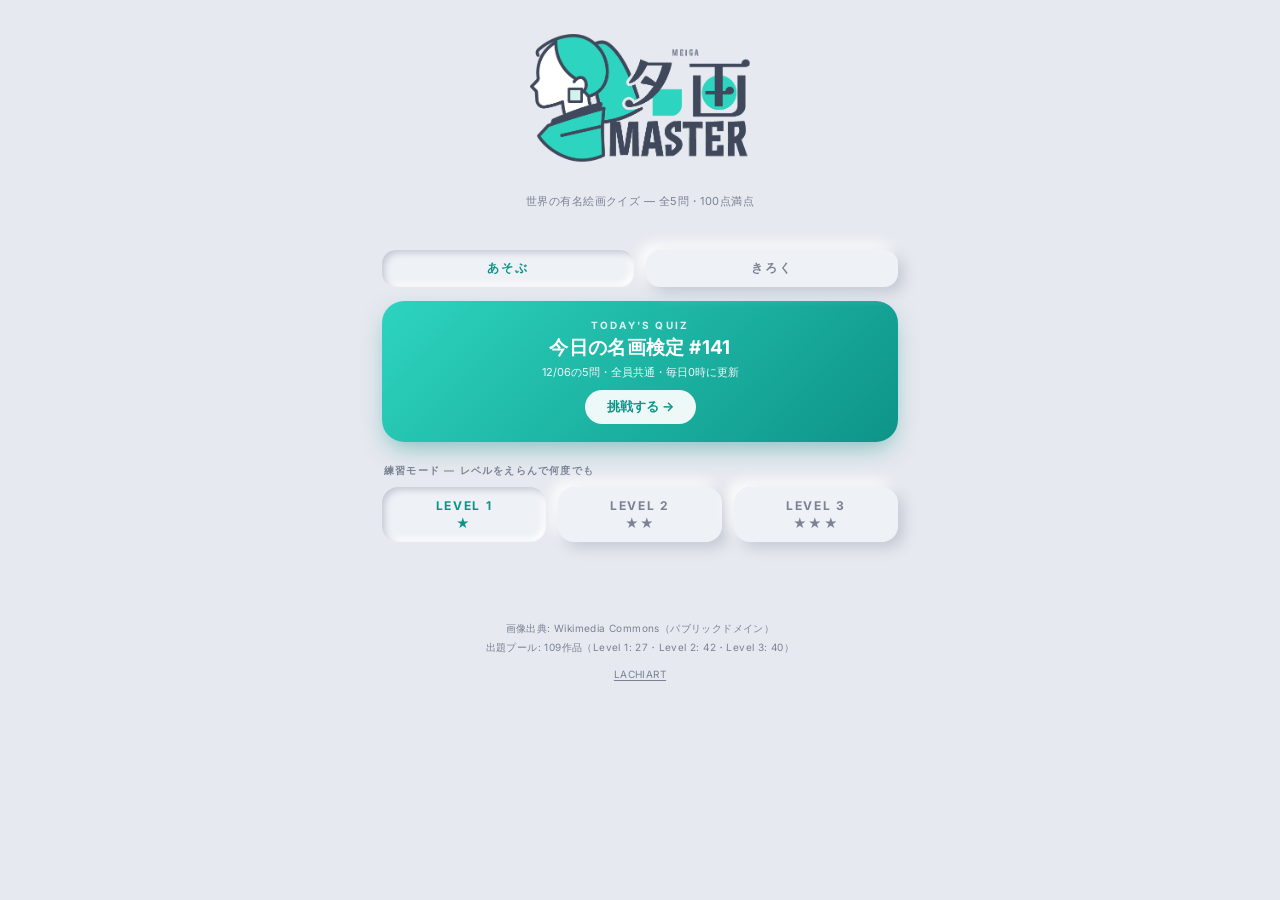
==== upload-to-lolipop/quiz/meiga/index.html @ b3aec9f1 "表記整理: ブログCTA削除・練習モード→レベル別問題・きろく画面の戻るボタン削除 Co-Authored-By: Claude Opus 4.8 <noreply@anthropic.com>" ====
<!DOCTYPE html>
<html lang="ja">
<head>
  <meta charset="UTF-8">
  <meta name="viewport" content="width=device-width, initial-scale=1.0">
  <title>名画MASTER｜世界の有名絵画クイズ</title>
  <meta name="description" content="世界の有名絵画クイズ「名画MASTER」に挑戦！「この作品の作者は？」「この作品のタイトルは？」全5問・100点満点。Level 1〜3で何度でも遊べる。">
  <meta property="og:title" content="名画MASTER｜世界の有名絵画クイズ">
  <meta property="og:description" content="名画の4択クイズ・全5問100点満点。Level 1〜3。あなたは何点とれる？">
  <meta property="og:type" content="website">
  <meta property="og:url" content="https://lachiart.com/quiz/meiga/">
  <meta name="twitter:card" content="summary_large_image">
  <meta property="og:image" content="https://lachiart.com/quiz/meiga/og-card.png">
  <link rel="icon" type="image/png" href="favicon.png">
  <link rel="apple-touch-icon" href="favicon.png">
  <link rel="preconnect" href="https://fonts.googleapis.com">
  <link rel="preconnect" href="https://fonts.gstatic.com" crossorigin>
  <link href="https://fonts.googleapis.com/css2?family=Inter:wght@400;500;600;700&display=swap" rel="stylesheet">
  <link rel="stylesheet" href="style.css">
  <script async src="https://pagead2.googlesyndication.com/pagead/js/adsbygoogle.js?client=ca-pub-6177307831535485" crossorigin="anonymous"></script>
</head>
<body>

  <header class="site-header">
    <h1 class="logo-h1"><img src="logo.png" alt="名画MASTER" class="logo"></h1>
    <p class="tagline">世界の有名絵画クイズ — 全5問・100点満点</p>
  </header>

  <main id="app">
    <!-- 広告枠（ページを開いた瞬間から見える位置＝クイズ冒頭。常時表示） -->
    <div class="ad-top">
      <ins class="adsbygoogle"
           style="display:block"
           data-ad-client="ca-pub-6177307831535485"
           data-ad-slot="2286251553"
           data-ad-format="auto"
           data-full-width-responsive="true"></ins>
    </div>

    <!-- あそぶ / きろく タブ -->
    <nav class="top-tabs" aria-label="画面切り替え">
      <button id="tab-play" class="top-tab active">あそぶ</button>
      <button id="tab-records" class="top-tab">きろく</button>
    </nav>

    <div id="play-view">

    <!-- ホーム（出題中は隠れる） -->
    <div id="home-menu">
      <!-- 今日の名画検定（毎日0時更新・全員共通） -->
      <button id="daily-card" class="daily-card">
        <span class="daily-kicker">TODAY'S QUIZ</span>
        <span class="daily-title">今日の名画検定 <span id="daily-num">#1</span></span>
        <span class="daily-sub" id="daily-sub"></span>
        <span class="daily-status" id="daily-status">挑戦する →</span>
      </button>

      <p class="mode-caption">練習モード — レベルをえらんで何度でも</p>

      <!-- 難易度切り替え（ボタンはapp.jsがデータから自動生成。Level 4以降も自動で増える） -->
      <div class="level-row" id="level-row" role="group" aria-label="レベルをえらぶ"></div>
    </div>

    <!-- クイズ画面 -->
    <section id="quiz-screen" hidden>
      <div class="progress-row">
        <button id="quiz-home-btn" class="quiz-home-btn" aria-label="ホームにもどる">←</button>
        <span id="q-counter">第1問 / 5</span>
        <div id="score-dots" aria-label="正解状況"></div>
      </div>
      <figure class="art-frame">
        <div class="art-screen">
          <img id="art-image" src="" alt="出題作品の画像">
        </div>
      </figure>
      <h2 id="question-text"></h2>
      <div id="choices" class="choices"></div>

      <div id="feedback" class="feedback" hidden>
        <p id="feedback-head"></p>
        <div class="work-info">
          <p id="work-caption"></p>
          <p id="work-summary"></p>
        </div>
        <button id="next-btn" class="primary-btn">次の問題へ</button>
      </div>
    </section>

    <!-- 結果画面 -->
    <section id="result-screen" hidden>
      <div class="score-dial">
        <svg viewBox="0 0 240 240" aria-hidden="true">
          <defs>
            <linearGradient id="scoreGrad" x1="0" y1="0" x2="1" y2="1">
              <stop offset="0%" stop-color="#2dd4bf"/>
              <stop offset="100%" stop-color="#f59e0b"/>
            </linearGradient>
          </defs>
          <circle class="ring-guide" cx="120" cy="120" r="110"/>
          <circle id="score-arc" class="ring-arc" cx="120" cy="120" r="110"/>
        </svg>
        <div class="score-dial-inner">
          <p class="score-label">YOUR SCORE</p>
          <p id="result-score"><span id="score-num">0</span><span class="score-unit">点</span></p>
          <p id="result-sub"></p>
        </div>
      </div>
      <p id="result-message"></p>
      <p id="daily-done-note" class="daily-done-note" hidden></p>
      <div class="result-actions">
        <a id="share-btn" class="primary-btn" href="#" target="_blank" rel="noopener">
          𝕏 で結果をシェア
        </a>
        <button id="retry-btn" class="secondary-btn">もう一度挑戦</button>
      </div>
      <h3 class="recap-title">今回の出題作品</h3>
      <ol id="recap-list" class="recap-list"></ol>

      <a class="blog-cta" href="https://lachiart.com/">
        <span class="blog-cta-kicker">ART TELLER</span>
        <span class="blog-cta-title">名画の魅力を、もっと言葉で。</span>
        <span class="blog-cta-action">らちまゆみのブログを読む →</span>
      </a>
      <p class="portal-link-row"><a class="portal-link" href="../">🎨 クイズ広場 — ほかのクイズであそぶ →</a></p>
    </section>

    <!-- 読み込み中 -->
    <section id="loading-screen">
      <p>問題を準備しています…</p>
    </section>

    </div><!-- /#play-view -->

    <!-- きろく画面 -->
    <section id="records-screen" hidden>
      <div class="stat-grid">
        <div class="stat-tile"><span class="stat-num" id="rec-streak">0</span><span class="stat-label">🔥 連続日数</span></div>
        <div class="stat-tile"><span class="stat-num" id="rec-best">0</span><span class="stat-label">最高連続</span></div>
        <div class="stat-tile"><span class="stat-num" id="rec-plays">0</span><span class="stat-label">プレイ回数</span></div>
        <div class="stat-tile"><span class="stat-num" id="rec-avg">0</span><span class="stat-label">平均点</span></div>
      </div>

      <div class="mastered-panel">
        <div class="mastered-head"><span>マスターした作品</span><strong id="rec-mastered-num">0 / 109</strong></div>
        <div class="mastered-track"><div class="mastered-bar" id="rec-mastered-bar"></div></div>
      </div>

      <h3 class="rec-h">今日の名画検定</h3>
      <ol id="rec-daily-list" class="rec-list"></ol>

      <h3 class="rec-h">練習モード</h3>
      <ol id="rec-practice-list" class="rec-list"></ol>

      <button id="rec-back-btn" class="secondary-btn">あそぶにもどる</button>
    </section>
  </main>

  <footer class="site-footer">
    <p>画像出典: Wikimedia Commons（パブリックドメイン）</p>
    <p id="pool-info"></p>
    <p class="home-link"><a href="https://lachiart.com/">LACHIART</a></p>
  </footer>

  <script src="works.js"></script>
  <script src="app.js"></script>
</body>
</html>
---- upload-to-lolipop/quiz/meiga/style.css ----
/* ============================================================
   アートクイズ — ニューモーフィック（ソフトUI）スタイル
   デザイントークンは design_handoff_nest_smart_home に準拠
   ============================================================ */
:root {
  --bg:        #e6e9ef;   /* app background */
  --panel:     #eef1f6;   /* raised surfaces */
  --shadow-d:  #c5cad3;   /* dark shadow (BR) */
  --shadow-l:  #ffffff;   /* light shadow (TL) */
  --ink:       #2a3142;   /* primary text */
  --mute:      #7a8294;   /* secondary text */
  --teal:      #2dd4bf;   /* primary accent */
  --teal-deep: #0d9488;   /* success / active text */
  --amber:     #f59e0b;   /* warning */
  --teal-soft: #d4f1eb;   /* success pill bg */
  --amber-soft:#fef0d4;   /* warning pill bg */
  --warm-text: #92400e;   /* warning text */
  --divider:   #dfe5ed;

  /* paired dual-shadow soft-UI */
  --raise-panel: 12px 12px 28px var(--shadow-d), -12px -12px 28px var(--shadow-l);
  --raise-tile:  8px 8px 18px var(--shadow-d), -8px -8px 18px var(--shadow-l);
  --raise-chip:  6px 6px 14px var(--shadow-d), -6px -6px 14px var(--shadow-l);
  --inset-chip:  inset 3px 3px 6px var(--shadow-d), inset -3px -3px 6px var(--shadow-l);
  --inset-deep:  inset 4px 4px 10px var(--shadow-d), inset -4px -4px 10px var(--shadow-l);
}

* { box-sizing: border-box; }

/* hidden属性は display:flex 等の指定より必ず優先させる */
[hidden] { display: none !important; }

body {
  margin: 0;
  background: var(--bg);
  color: var(--ink);
  font-family: "Inter", -apple-system, BlinkMacSystemFont,
    "Hiragino Kaku Gothic ProN", "Noto Sans JP", "Yu Gothic", sans-serif;
  line-height: 1.7;
  -webkit-font-smoothing: antialiased;
}

/* --- ヘッダー --- */
.site-header {
  text-align: center;
  padding: 34px 16px 8px;
}
.logo-h1 { margin: 0; }
.logo {
  width: 220px;
  max-width: 62vw;
  height: auto;
  display: inline-block;
}
.tagline {
  margin: 4px 0 0;
  color: var(--mute);
  font-size: 11px;
  letter-spacing: 0.04em;
}

#app {
  max-width: 560px;
  margin: 0 auto;
  padding: 10px 22px 40px;
}

/* --- 難易度切り替え --- */
.level-row {
  display: flex;
  gap: 12px;
  margin: 8px 0 18px;
}
.level-btn {
  flex: 1;
  padding: 11px 6px;
  border: none;
  border-radius: 16px;
  background: var(--panel);
  color: var(--mute);
  font-family: inherit;
  font-size: 13px;
  font-weight: 600;
  letter-spacing: 0.08em;
  cursor: pointer;
  box-shadow: var(--raise-chip);
  transition: box-shadow 0.15s, color 0.15s;
}
.level-btn .lv-label {
  display: block;
  font-size: 12px;
  font-weight: 700;
  letter-spacing: 0.14em;
}
.level-btn .lv-stars {
  display: block;
  font-size: 13px;
  margin-top: 2px;
  letter-spacing: 0.1em;
}
.level-btn:hover:not(.active) { color: var(--ink); }
.level-btn.active {
  box-shadow: var(--inset-chip);
  color: var(--teal-deep);
}

/* --- 進行表示 --- */
.progress-row {
  display: flex;
  justify-content: space-between;
  align-items: center;
  margin: 8px 2px 16px;
}
#q-counter {
  flex: 1;
  font-size: 11px;
  font-weight: 600;
  letter-spacing: 0.1em;
  color: var(--mute);
}
.quiz-home-btn {
  width: 34px;
  height: 34px;
  margin-right: 10px;
  border: none;
  border-radius: 12px;
  background: var(--panel);
  color: var(--mute);
  font-family: inherit;
  font-size: 15px;
  font-weight: 600;
  cursor: pointer;
  box-shadow: var(--raise-chip);
  transition: box-shadow 0.15s, color 0.15s;
}
.quiz-home-btn:hover { color: var(--teal-deep); }
.quiz-home-btn:active { box-shadow: var(--inset-chip); }
#score-dots { display: flex; gap: 8px; }
.dot {
  width: 26px;
  height: 26px;
  border-radius: 9px;
  display: grid;
  place-items: center;
  font-size: 10px;
  font-weight: 600;
  background: var(--panel);
  color: var(--mute);
  box-shadow: var(--inset-chip);
  transition: box-shadow 0.15s, background 0.15s, color 0.15s;
}
.dot.current {
  box-shadow: var(--raise-chip);
  color: var(--ink);
}
.dot.ok { background: var(--teal); color: #fff; box-shadow: none; }
.dot.ng { background: var(--amber); color: #fff; box-shadow: none; }

/* --- 作品パネル（外＝raised、内＝recessedの暗いスクリーン） --- */
.art-frame {
  margin: 0 0 18px;
  padding: 12px;
  background: var(--panel);
  border-radius: 24px;
  box-shadow: var(--raise-panel);
}
.art-screen {
  border-radius: 16px;
  background: linear-gradient(135deg, #1a2238, #3a3458);
  box-shadow: var(--inset-deep);
  padding: 10px;
}
.art-screen img {
  display: block;
  width: 100%;
  max-height: 44vh;
  object-fit: contain;
  min-height: 170px;
  border-radius: 8px;
}

#question-text {
  font-size: 17px;
  font-weight: 600;
  text-align: center;
  letter-spacing: -0.01em;
  margin: 4px 0 16px;
}

/* --- 選択肢（raised chip → 押すと inset） --- */
.choices {
  display: grid;
  grid-template-columns: 1fr 1fr;
  gap: 14px;
}
@media (max-width: 500px) {
  .choices { grid-template-columns: 1fr; gap: 12px; }
}
.choice-btn {
  padding: 15px 12px;
  font-size: 13px;
  font-weight: 600;
  font-family: inherit;
  background: var(--panel);
  color: var(--ink);
  border: none;
  border-radius: 18px;
  cursor: pointer;
  line-height: 1.5;
  box-shadow: var(--raise-tile);
  transition: box-shadow 0.15s, color 0.15s, transform 0.15s;
}
.choice-btn:hover:not(:disabled) { transform: translateY(-1px); }
.choice-btn:active:not(:disabled) { box-shadow: var(--inset-chip); transform: none; }
.choice-btn:disabled { cursor: default; }
.choice-btn.correct {
  box-shadow: var(--inset-chip);
  color: var(--teal-deep);
  font-weight: 700;
}
.choice-btn.wrong {
  box-shadow: var(--inset-chip);
  color: var(--warm-text);
}

/* --- 解説パネル --- */
.feedback {
  margin-top: 18px;
  padding: 18px;
  background: var(--panel);
  border-radius: 22px;
  box-shadow: var(--raise-panel);
}
#feedback-head {
  display: inline-block;
  margin: 0 0 10px;
  padding: 6px 14px;
  border-radius: 999px;
  font-size: 12px;
  font-weight: 700;
}
#feedback-head.ok { background: var(--teal-soft); color: var(--teal-deep); }
#feedback-head.ng { background: var(--amber-soft); color: var(--warm-text); }
.work-info p { margin: 4px 0; font-size: 12px; }
#work-caption { font-weight: 600; font-size: 13px; }
#work-summary { color: var(--mute); }

/* --- ボタン --- */
.primary-btn {
  display: block;
  width: 100%;
  margin-top: 14px;
  padding: 14px;
  font-size: 14px;
  font-weight: 600;
  font-family: inherit;
  text-align: center;
  color: #fff;
  background: var(--teal);
  border: none;
  border-radius: 18px;
  cursor: pointer;
  text-decoration: none;
  box-shadow: 0 6px 14px -2px rgba(45, 212, 191, 0.4);
  transition: box-shadow 0.15s, transform 0.15s;
}
.primary-btn:hover { transform: translateY(-1px); }
.primary-btn:active { transform: none; box-shadow: 0 3px 8px -2px rgba(45, 212, 191, 0.4); }

.secondary-btn {
  display: block;
  width: 100%;
  padding: 14px;
  font-size: 14px;
  font-weight: 600;
  font-family: inherit;
  color: var(--ink);
  background: var(--panel);
  border: none;
  border-radius: 18px;
  cursor: pointer;
  box-shadow: var(--inset-chip);
  transition: box-shadow 0.15s;
}
.secondary-btn:hover { box-shadow: var(--inset-deep); }

/* --- 結果画面 --- */
#result-screen { text-align: center; padding-top: 14px; }

.score-dial {
  position: relative;
  width: 240px;
  height: 240px;
  margin: 0 auto 18px;
  border-radius: 50%;
  background: var(--panel);
  box-shadow: var(--raise-panel);
}
.score-dial svg {
  position: absolute;
  inset: 0;
  width: 100%;
  height: 100%;
}
.ring-guide {
  fill: none;
  stroke: #d1d5dd;
  stroke-width: 5;
  stroke-dasharray: 2 6;
}
.ring-arc {
  fill: none;
  stroke: url(#scoreGrad);
  stroke-width: 5;
  stroke-linecap: round;
  transform: rotate(-90deg);
  transform-origin: center;
  transition: stroke-dashoffset 0.8s ease;
}
.score-dial-inner {
  position: absolute;
  inset: 28px;
  border-radius: 50%;
  background: var(--panel);
  box-shadow: var(--inset-deep);
  display: flex;
  flex-direction: column;
  align-items: center;
  justify-content: center;
}
.score-label {
  margin: 0;
  font-size: 10px;
  font-weight: 600;
  letter-spacing: 0.2em;
  color: var(--mute);
}
#result-score {
  margin: 0;
  font-size: 56px;
  font-weight: 300;
  letter-spacing: -0.04em;
  line-height: 1.1;
  background: linear-gradient(180deg, var(--ink), #5a6478);
  -webkit-background-clip: text;
  background-clip: text;
  -webkit-text-fill-color: transparent;
}
.score-unit { font-size: 18px; font-weight: 500; }
#result-sub { margin: 0; font-size: 11px; color: var(--teal-deep); font-weight: 600; }

#result-message { font-size: 14px; font-weight: 500; margin: 0 0 20px; }

.result-actions {
  display: grid;
  gap: 12px;
  max-width: 340px;
  margin: 0 auto 30px;
}
.result-actions .primary-btn { margin-top: 0; }

.recap-title {
  font-size: 11px;
  font-weight: 600;
  letter-spacing: 0.15em;
  color: var(--mute);
  border-top: 1px solid var(--divider);
  padding-top: 22px;
  margin-top: 6px;
}
.recap-list {
  list-style: none;
  padding: 0;
  margin: 0;
  text-align: left;
}
/* --- 冒頭の広告枠 --- */
.ad-top {
  margin: 4px 0 18px;
  display: flex;
  align-items: center;
  justify-content: center;
  overflow: hidden;
}
.ad-top .adsbygoogle { width: 100%; }
/* 広告が埋まらなかったときは枠ごと畳む（空白のまま場所を取らない） */
.ad-top.ad-empty { display: none; }
ins.adsbygoogle[data-ad-status="unfilled"] { display: none !important; }

/* --- ブログ誘導カード（結果画面下部） --- */
.blog-cta {
  display: block;
  margin-top: 26px;
  padding: 20px 18px;
  border-radius: 22px;
  background: var(--panel);
  box-shadow: var(--raise-panel);
  text-decoration: none;
  text-align: center;
  transition: transform 0.15s, box-shadow 0.15s;
}
.blog-cta:hover { transform: translateY(-2px); }
.blog-cta:active { box-shadow: var(--inset-chip); transform: none; }
.blog-cta-kicker {
  display: block;
  font-size: 10px;
  font-weight: 700;
  letter-spacing: 0.2em;
  color: var(--mute);
}
.blog-cta-title {
  display: block;
  margin-top: 6px;
  font-size: 16px;
  font-weight: 600;
  color: var(--ink);
}
.blog-cta-action {
  display: inline-block;
  margin-top: 12px;
  padding: 9px 20px;
  border-radius: 999px;
  background: var(--teal);
  color: #fff;
  font-size: 13px;
  font-weight: 600;
  box-shadow: 0 6px 14px -2px rgba(45, 212, 191, 0.4);
}
.recap-list li {
  display: flex;
  align-items: center;
  gap: 12px;
  background: var(--panel);
  border-radius: 18px;
  box-shadow: var(--raise-tile);
  padding: 10px 14px;
  margin-bottom: 12px;
}
.recap-num {
  width: 30px;
  height: 30px;
  border-radius: 50%;
  background: var(--ink);
  color: var(--panel);
  font-size: 12px;
  font-weight: 700;
  display: grid;
  place-items: center;
  flex-shrink: 0;
}
.recap-list img {
  width: 52px;
  height: 52px;
  object-fit: cover;
  border-radius: 12px;
  background: #1a2238;
  flex-shrink: 0;
}
.recap-list .meta { font-size: 11px; line-height: 1.5; flex: 1; min-width: 0; }
.recap-list .meta strong { display: block; font-size: 12px; font-weight: 600; }
.recap-list .meta span { color: var(--mute); }
.recap-mark {
  width: 28px;
  height: 28px;
  border-radius: 50%;
  display: grid;
  place-items: center;
  font-size: 13px;
  font-weight: 700;
  flex-shrink: 0;
}
.recap-mark.ok { background: var(--teal-soft); color: var(--teal-deep); }
.recap-mark.ng { background: var(--amber-soft); color: var(--warm-text); }

/* --- その他 --- */
#loading-screen { text-align: center; color: var(--mute); padding: 40px 0; font-size: 12px; }
.site-footer {
  text-align: center;
  color: var(--mute);
  font-size: 10px;
  letter-spacing: 0.04em;
  padding: 18px 16px 28px;
}
.site-footer p { margin: 2px 0; }
.home-link { margin-top: 10px !important; }
.home-link a {
  color: var(--mute);
  text-decoration: underline;
  text-underline-offset: 2px;
}
.home-link a:hover { color: var(--teal-deep); }

/* ============================================================
   デイリー化（今日の名画検定・タブ・きろく）
   ============================================================ */

/* --- あそぶ / きろく タブ --- */
.top-tabs {
  display: flex;
  gap: 12px;
  margin: 0 0 14px;
}
.top-tab {
  flex: 1;
  padding: 10px 6px;
  border: none;
  border-radius: 14px;
  background: var(--panel);
  color: var(--mute);
  font-family: inherit;
  font-size: 12px;
  font-weight: 600;
  letter-spacing: 0.14em;
  cursor: pointer;
  box-shadow: var(--raise-chip);
  transition: box-shadow 0.15s, color 0.15s;
}
.top-tab.active {
  box-shadow: var(--inset-chip);
  color: var(--teal-deep);
}

/* --- 今日の名画検定カード --- */
.daily-card {
  display: block;
  width: 100%;
  margin: 0 0 20px;
  padding: 18px 16px;
  border: none;
  border-radius: 22px;
  background: linear-gradient(135deg, #2dd4bf, #0d9488);
  color: #fff;
  font-family: inherit;
  text-align: center;
  cursor: pointer;
  box-shadow: 0 10px 24px -6px rgba(13, 148, 136, 0.5);
  transition: transform 0.15s, box-shadow 0.15s;
}
.daily-card:hover { transform: translateY(-2px); }
.daily-card:active { transform: none; box-shadow: 0 5px 12px -6px rgba(13, 148, 136, 0.5); }
.daily-kicker {
  display: block;
  font-size: 10px;
  font-weight: 700;
  letter-spacing: 0.22em;
  opacity: 0.85;
}
.daily-title {
  display: block;
  margin-top: 4px;
  font-size: 19px;
  font-weight: 700;
  letter-spacing: 0.02em;
}
.daily-sub {
  display: block;
  margin-top: 4px;
  font-size: 11px;
  opacity: 0.92;
}
.daily-status {
  display: inline-block;
  margin-top: 10px;
  padding: 8px 22px;
  border-radius: 999px;
  background: rgba(255, 255, 255, 0.92);
  color: var(--teal-deep);
  font-size: 13px;
  font-weight: 700;
}
.mode-caption {
  margin: 0 2px 8px;
  font-size: 10px;
  font-weight: 600;
  letter-spacing: 0.12em;
  color: var(--mute);
}

/* --- デイリー完走メッセージ（結果画面） --- */
.daily-done-note {
  margin: 4px 0 14px;
  padding: 10px 14px;
  border-radius: 14px;
  display: inline-block;
  background: var(--teal-soft);
  color: var(--teal-deep);
  font-size: 12px;
  font-weight: 700;
}

/* --- クイズ広場リンク（結果画面下部） --- */
.portal-link-row { margin: 14px 0 0; text-align: center; }
.portal-link {
  color: var(--mute);
  font-size: 12px;
  font-weight: 600;
  text-decoration: underline;
  text-underline-offset: 3px;
}
.portal-link:hover { color: var(--teal-deep); }

/* --- きろく画面 --- */
#records-screen { padding-top: 4px; }
.stat-grid {
  display: grid;
  grid-template-columns: repeat(4, 1fr);
  gap: 12px;
}
@media (max-width: 500px) {
  .stat-grid { grid-template-columns: repeat(2, 1fr); }
}
.stat-tile {
  padding: 14px 6px;
  border-radius: 18px;
  background: var(--panel);
  box-shadow: var(--raise-tile);
  text-align: center;
}
.stat-num {
  display: block;
  font-size: 26px;
  font-weight: 300;
  letter-spacing: -0.02em;
  color: var(--ink);
}
.stat-label {
  display: block;
  margin-top: 2px;
  font-size: 10px;
  font-weight: 600;
  letter-spacing: 0.08em;
  color: var(--mute);
}
.mastered-panel {
  margin-top: 14px;
  padding: 16px;
  border-radius: 18px;
  background: var(--panel);
  box-shadow: var(--raise-tile);
}
.mastered-head {
  display: flex;
  justify-content: space-between;
  align-items: center;
  font-size: 12px;
  font-weight: 600;
  color: var(--ink);
}
.mastered-head strong { color: var(--teal-deep); }
.mastered-track {
  margin-top: 10px;
  height: 10px;
  border-radius: 5px;
  background: var(--panel);
  box-shadow: var(--inset-chip);
  overflow: hidden;
}
.mastered-bar {
  height: 100%;
  width: 0%;
  border-radius: 5px;
  background: linear-gradient(90deg, #2dd4bf, #0d9488);
  transition: width 0.6s ease;
}
.rec-h {
  margin: 22px 2px 8px;
  font-size: 11px;
  font-weight: 600;
  letter-spacing: 0.15em;
  color: var(--mute);
}
.rec-list {
  list-style: none;
  margin: 0;
  padding: 0;
}
.rec-list li {
  display: flex;
  align-items: center;
  gap: 12px;
  padding: 10px 14px;
  margin-bottom: 8px;
  border-radius: 14px;
  background: var(--panel);
  box-shadow: var(--raise-chip);
  font-size: 12px;
  color: var(--ink);
}
.rec-list li strong { margin-left: auto; font-weight: 700; }
.rec-tag {
  padding: 3px 10px;
  border-radius: 999px;
  background: var(--teal-soft);
  color: var(--teal-deep);
  font-size: 11px;
  font-weight: 700;
}
.rec-empty {
  justify-content: center;
  color: var(--mute) !important;
  box-shadow: var(--inset-chip) !important;
}
#rec-back-btn { margin-top: 20px; }
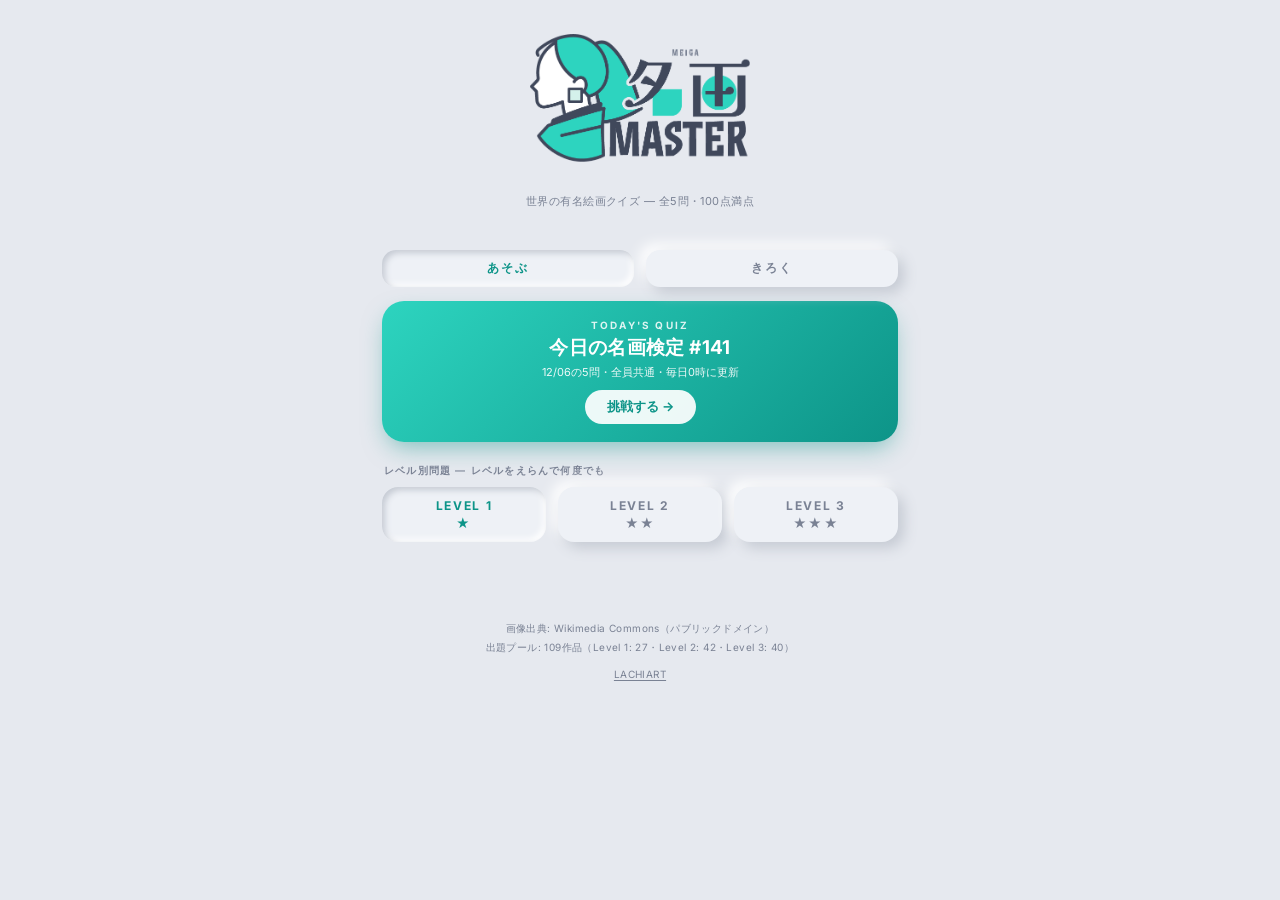
==== commit da728d7f: "きろく画面に「直近にあそんだ問題」を追加(最新10問・画像と○×つき) 1問ごとの履歴をlocalStorageに保存(最大50問)。復習用に 作品サムネイル・タイトル・作者・出題形式・正誤を新しい順" ====
--- a/upload-to-lolipop/quiz/meiga/index.html
+++ b/upload-to-lolipop/quiz/meiga/index.html
@@ -55,7 +55,7 @@
         <span class="daily-status" id="daily-status">挑戦する →</span>
       </button>
 
-      <p class="mode-caption">練習モード — レベルをえらんで何度でも</p>
+      <p class="mode-caption">レベル別問題 — レベルをえらんで何度でも</p>
 
       <!-- 難易度切り替え（ボタンはapp.jsがデータから自動生成。Level 4以降も自動で増える） -->
       <div class="level-row" id="level-row" role="group" aria-label="レベルをえらぶ"></div>
@@ -116,11 +116,6 @@
       <h3 class="recap-title">今回の出題作品</h3>
       <ol id="recap-list" class="recap-list"></ol>
 
-      <a class="blog-cta" href="https://lachiart.com/">
-        <span class="blog-cta-kicker">ART TELLER</span>
-        <span class="blog-cta-title">名画の魅力を、もっと言葉で。</span>
-        <span class="blog-cta-action">らちまゆみのブログを読む →</span>
-      </a>
       <p class="portal-link-row"><a class="portal-link" href="../">🎨 クイズ広場 — ほかのクイズであそぶ →</a></p>
     </section>
 
@@ -148,10 +143,8 @@
       <h3 class="rec-h">今日の名画検定</h3>
       <ol id="rec-daily-list" class="rec-list"></ol>
 
-      <h3 class="rec-h">練習モード</h3>
+      <h3 class="rec-h">レベル別問題</h3>
       <ol id="rec-practice-list" class="rec-list"></ol>
-
-      <button id="rec-back-btn" class="secondary-btn">あそぶにもどる</button>
     </section>
   </main>
 
--- a/upload-to-lolipop/quiz/meiga/style.css
+++ b/upload-to-lolipop/quiz/meiga/style.css
@@ -387,45 +387,6 @@
 .ad-top.ad-empty { display: none; }
 ins.adsbygoogle[data-ad-status="unfilled"] { display: none !important; }
 
-/* --- ブログ誘導カード（結果画面下部） --- */
-.blog-cta {
-  display: block;
-  margin-top: 26px;
-  padding: 20px 18px;
-  border-radius: 22px;
-  background: var(--panel);
-  box-shadow: var(--raise-panel);
-  text-decoration: none;
-  text-align: center;
-  transition: transform 0.15s, box-shadow 0.15s;
-}
-.blog-cta:hover { transform: translateY(-2px); }
-.blog-cta:active { box-shadow: var(--inset-chip); transform: none; }
-.blog-cta-kicker {
-  display: block;
-  font-size: 10px;
-  font-weight: 700;
-  letter-spacing: 0.2em;
-  color: var(--mute);
-}
-.blog-cta-title {
-  display: block;
-  margin-top: 6px;
-  font-size: 16px;
-  font-weight: 600;
-  color: var(--ink);
-}
-.blog-cta-action {
-  display: inline-block;
-  margin-top: 12px;
-  padding: 9px 20px;
-  border-radius: 999px;
-  background: var(--teal);
-  color: #fff;
-  font-size: 13px;
-  font-weight: 600;
-  box-shadow: 0 6px 14px -2px rgba(45, 212, 191, 0.4);
-}
 .recap-list li {
   display: flex;
   align-items: center;
@@ -700,4 +661,3 @@
   color: var(--mute) !important;
   box-shadow: var(--inset-chip) !important;
 }
-#rec-back-btn { margin-top: 20px; }
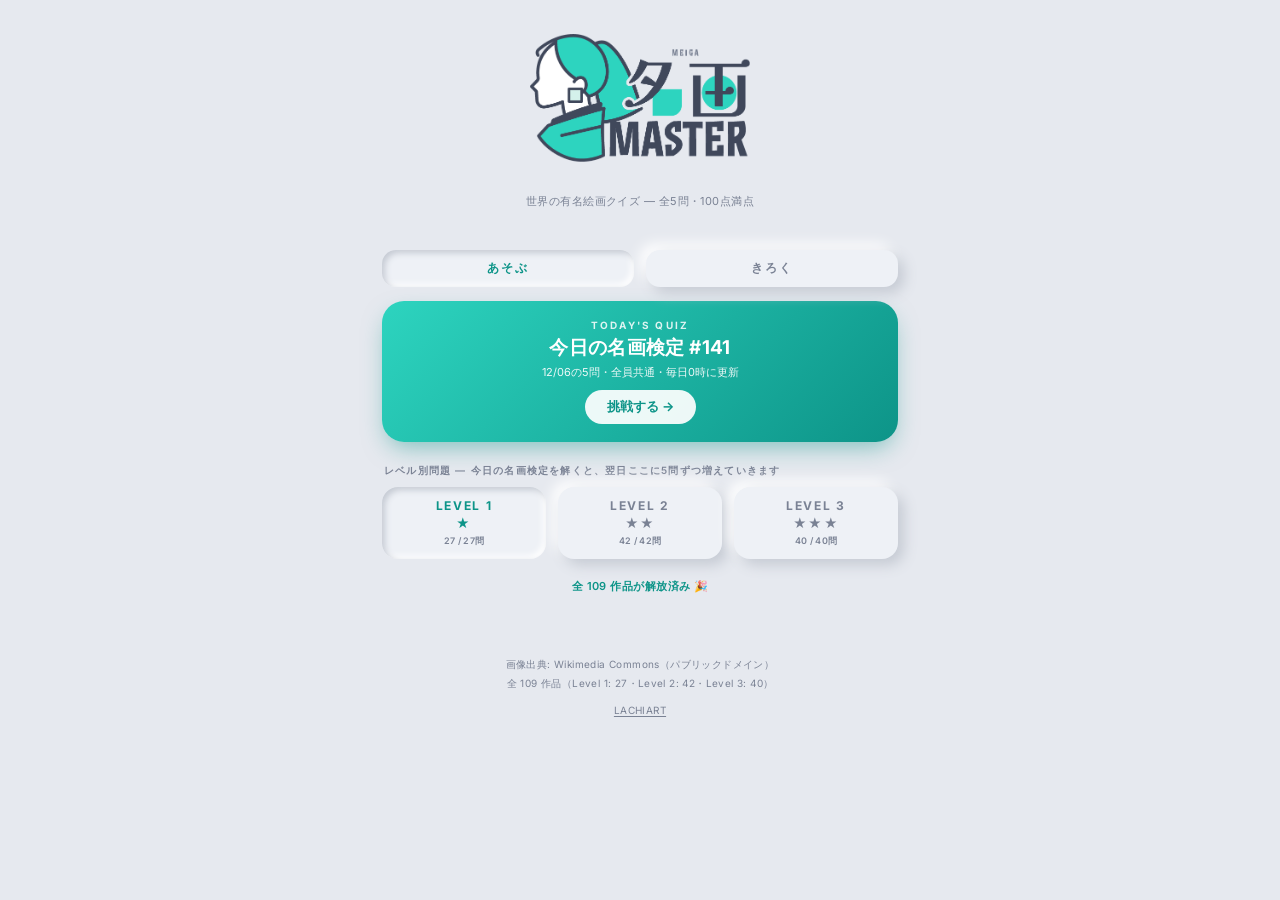
==== commit 2816c645: "修正: レベル別のロックを撤回し全作品を即プレイ可能に戻す 「109プール自体が新作追加でコツコツ増える」が本来の意図だった。 既存作品を小出しにするgating設計を取り消し、全作品をいつでも出題。" ====
--- a/upload-to-lolipop/quiz/meiga/index.html
+++ b/upload-to-lolipop/quiz/meiga/index.html
@@ -16,7 +16,7 @@
   <link rel="preconnect" href="https://fonts.googleapis.com">
   <link rel="preconnect" href="https://fonts.gstatic.com" crossorigin>
   <link href="https://fonts.googleapis.com/css2?family=Inter:wght@400;500;600;700&display=swap" rel="stylesheet">
-  <link rel="stylesheet" href="style.css">
+  <link rel="stylesheet" href="style.css?v=20260724b">
   <script async src="https://pagead2.googlesyndication.com/pagead/js/adsbygoogle.js?client=ca-pub-6177307831535485" crossorigin="anonymous"></script>
 </head>
 <body>
@@ -55,10 +55,11 @@
         <span class="daily-status" id="daily-status">挑戦する →</span>
       </button>
 
-      <p class="mode-caption">レベル別問題 — レベルをえらんで何度でも</p>
+      <p class="mode-caption">レベル別問題 — 今日の名画検定を解くと、翌日ここに5問ずつ増えていきます</p>
 
       <!-- 難易度切り替え（ボタンはapp.jsがデータから自動生成。Level 4以降も自動で増える） -->
       <div class="level-row" id="level-row" role="group" aria-label="レベルをえらぶ"></div>
+      <p class="release-note" id="release-note"></p>
     </div>
 
     <!-- クイズ画面 -->
@@ -140,6 +141,9 @@
         <div class="mastered-track"><div class="mastered-bar" id="rec-mastered-bar"></div></div>
       </div>
 
+      <h3 class="rec-h">直近にあそんだ問題</h3>
+      <ol id="rec-questions-list" class="recap-list"></ol>
+
       <h3 class="rec-h">今日の名画検定</h3>
       <ol id="rec-daily-list" class="rec-list"></ol>
 
@@ -154,7 +158,8 @@
     <p class="home-link"><a href="https://lachiart.com/">LACHIART</a></p>
   </footer>
 
-  <script src="works.js"></script>
-  <script src="app.js"></script>
+  <!-- ?v= はキャッシュ対策。デザインやロジックを更新したらこの日付を変えると全員が新版を即取得 -->
+  <script src="works.js?v=20260724b"></script>
+  <script src="app.js?v=20260724b"></script>
 </body>
 </html>
--- a/upload-to-lolipop/quiz/meiga/style.css
+++ b/upload-to-lolipop/quiz/meiga/style.css
@@ -98,6 +98,28 @@
   margin-top: 2px;
   letter-spacing: 0.1em;
 }
+.level-btn .lv-count {
+  display: block;
+  margin-top: 4px;
+  font-size: 9px;
+  font-weight: 600;
+  letter-spacing: 0.04em;
+  color: var(--mute);
+}
+.level-btn.locked {
+  box-shadow: var(--inset-chip);
+  cursor: default;
+  opacity: 0.7;
+}
+.level-btn.locked:hover { color: var(--mute); }
+.release-note {
+  margin: 12px 2px 0;
+  text-align: center;
+  font-size: 11px;
+  font-weight: 600;
+  letter-spacing: 0.04em;
+  color: var(--teal-deep);
+}
 .level-btn:hover:not(.active) { color: var(--ink); }
 .level-btn.active {
   box-shadow: var(--inset-chip);
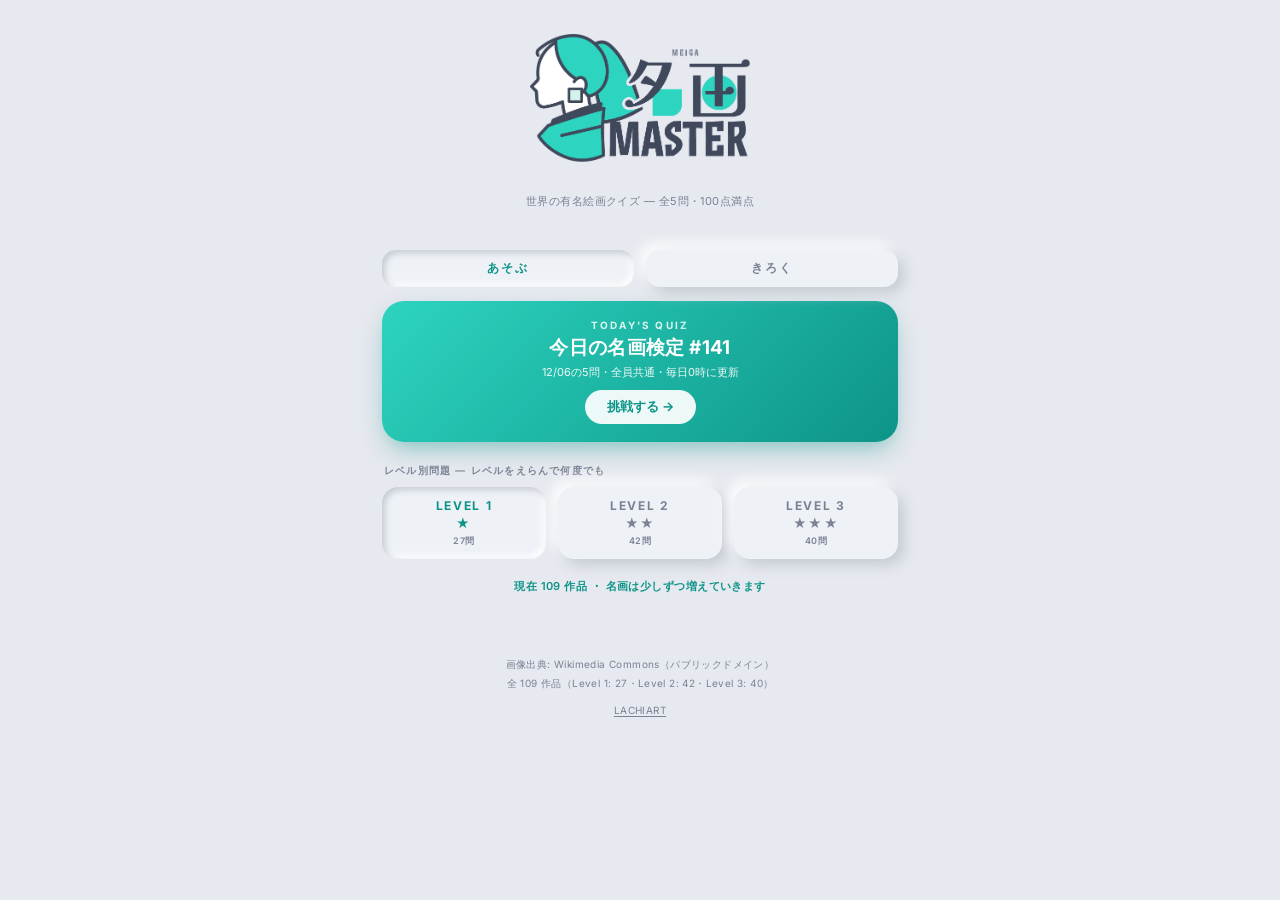
==== commit 017ba1bb: "出題データの完全自動化: GitHub Pages配信 + 毎日のGitHub Actions更新 - 本番サイトは works.js を GitHub Pages から読み込む(読めなければ同梱版に" ====
--- a/upload-to-lolipop/quiz/meiga/index.html
+++ b/upload-to-lolipop/quiz/meiga/index.html
@@ -16,7 +16,7 @@
   <link rel="preconnect" href="https://fonts.googleapis.com">
   <link rel="preconnect" href="https://fonts.gstatic.com" crossorigin>
   <link href="https://fonts.googleapis.com/css2?family=Inter:wght@400;500;600;700&display=swap" rel="stylesheet">
-  <link rel="stylesheet" href="style.css?v=20260724b">
+  <link rel="stylesheet" href="style.css?v=20260724c">
   <script async src="https://pagead2.googlesyndication.com/pagead/js/adsbygoogle.js?client=ca-pub-6177307831535485" crossorigin="anonymous"></script>
 </head>
 <body>
@@ -55,7 +55,7 @@
         <span class="daily-status" id="daily-status">挑戦する →</span>
       </button>
 
-      <p class="mode-caption">レベル別問題 — 今日の名画検定を解くと、翌日ここに5問ずつ増えていきます</p>
+      <p class="mode-caption">レベル別問題 — レベルをえらんで何度でも</p>
 
       <!-- 難易度切り替え（ボタンはapp.jsがデータから自動生成。Level 4以降も自動で増える） -->
       <div class="level-row" id="level-row" role="group" aria-label="レベルをえらぶ"></div>
@@ -159,7 +159,7 @@
   </footer>
 
   <!-- ?v= はキャッシュ対策。デザインやロジックを更新したらこの日付を変えると全員が新版を即取得 -->
-  <script src="works.js?v=20260724b"></script>
-  <script src="app.js?v=20260724b"></script>
+  <script src="works.js?v=20260724c"></script>
+  <script src="app.js?v=20260724c"></script>
 </body>
 </html>
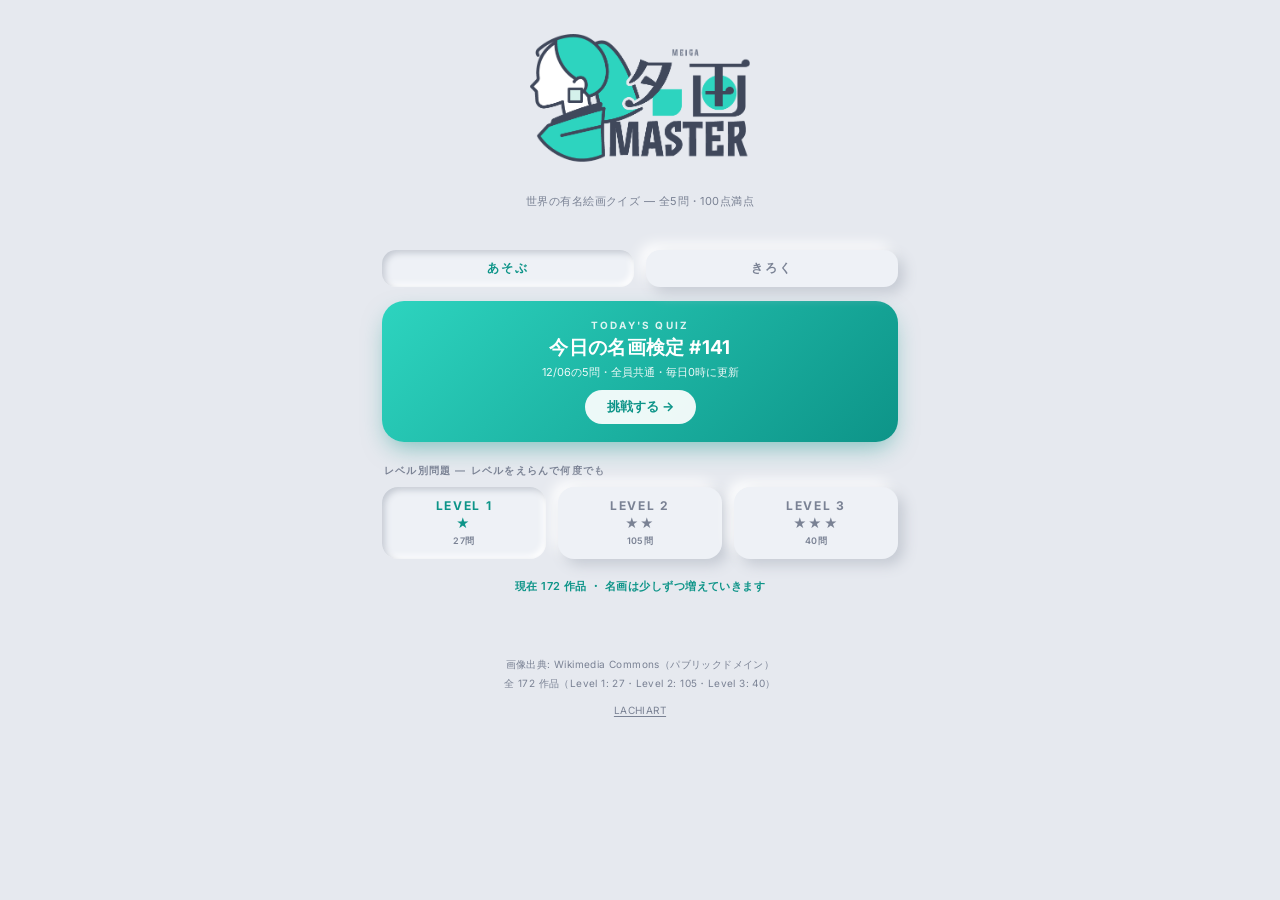
==== commit 2726e198: "ロリポップ用 meiga.zip を版数更新後の index.html で作り直し Co-Authored-By: Claude Fable 5.1 <noreply@anthropic.com>" ====
--- a/upload-to-lolipop/quiz/meiga/index.html
+++ b/upload-to-lolipop/quiz/meiga/index.html
@@ -16,7 +16,7 @@
   <link rel="preconnect" href="https://fonts.googleapis.com">
   <link rel="preconnect" href="https://fonts.gstatic.com" crossorigin>
   <link href="https://fonts.googleapis.com/css2?family=Inter:wght@400;500;600;700&display=swap" rel="stylesheet">
-  <link rel="stylesheet" href="style.css?v=20260724c">
+  <link rel="stylesheet" href="style.css?v=20260916">
   <script async src="https://pagead2.googlesyndication.com/pagead/js/adsbygoogle.js?client=ca-pub-6177307831535485" crossorigin="anonymous"></script>
 </head>
 <body>
@@ -158,8 +158,20 @@
     <p class="home-link"><a href="https://lachiart.com/">LACHIART</a></p>
   </footer>
 
-  <!-- ?v= はキャッシュ対策。デザインやロジックを更新したらこの日付を変えると全員が新版を即取得 -->
-  <script src="works.js?v=20260724c"></script>
-  <script src="app.js?v=20260724c"></script>
+  <!-- 出題データは GitHub Pages から読み込む（自動更新の要）。
+       works.js の更新はロリポップへのアップロード不要、GitHub push だけで最大10分以内に全員へ反映される。
+       GitHubが読めない時は同梱の works.js にフォールバック。works.js が確実に読めてから app.js を起動する。 -->
+  <script>
+    (function () {
+      function run(src, ok, ng) {
+        var s = document.createElement("script");
+        s.src = src; s.onload = ok; s.onerror = ng;
+        document.head.appendChild(s);
+      }
+      function startApp() { run("app.js?v=20260916"); }
+      run("https://lachimym.github.io/meiga-master/works.js", startApp,
+        function () { run("works.js?v=20260916", startApp, startApp); });
+    })();
+  </script>
 </body>
 </html>
